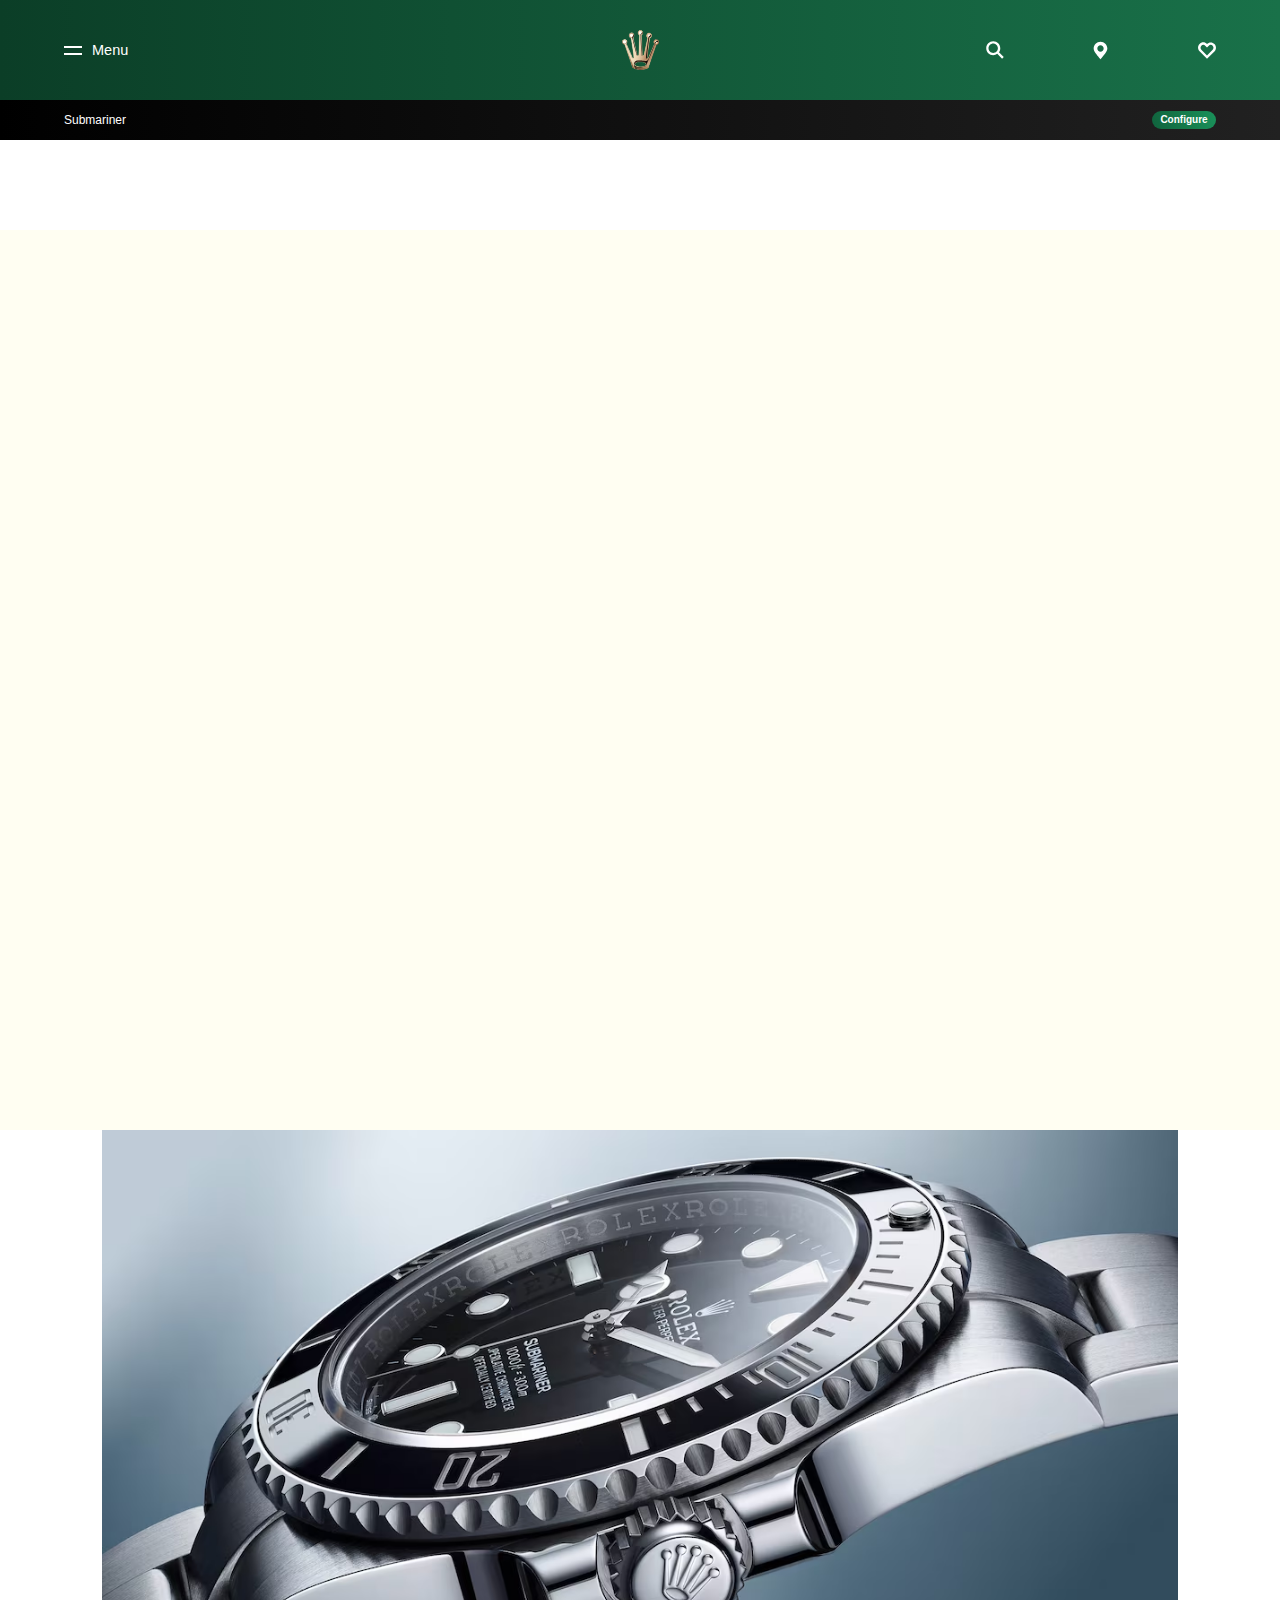
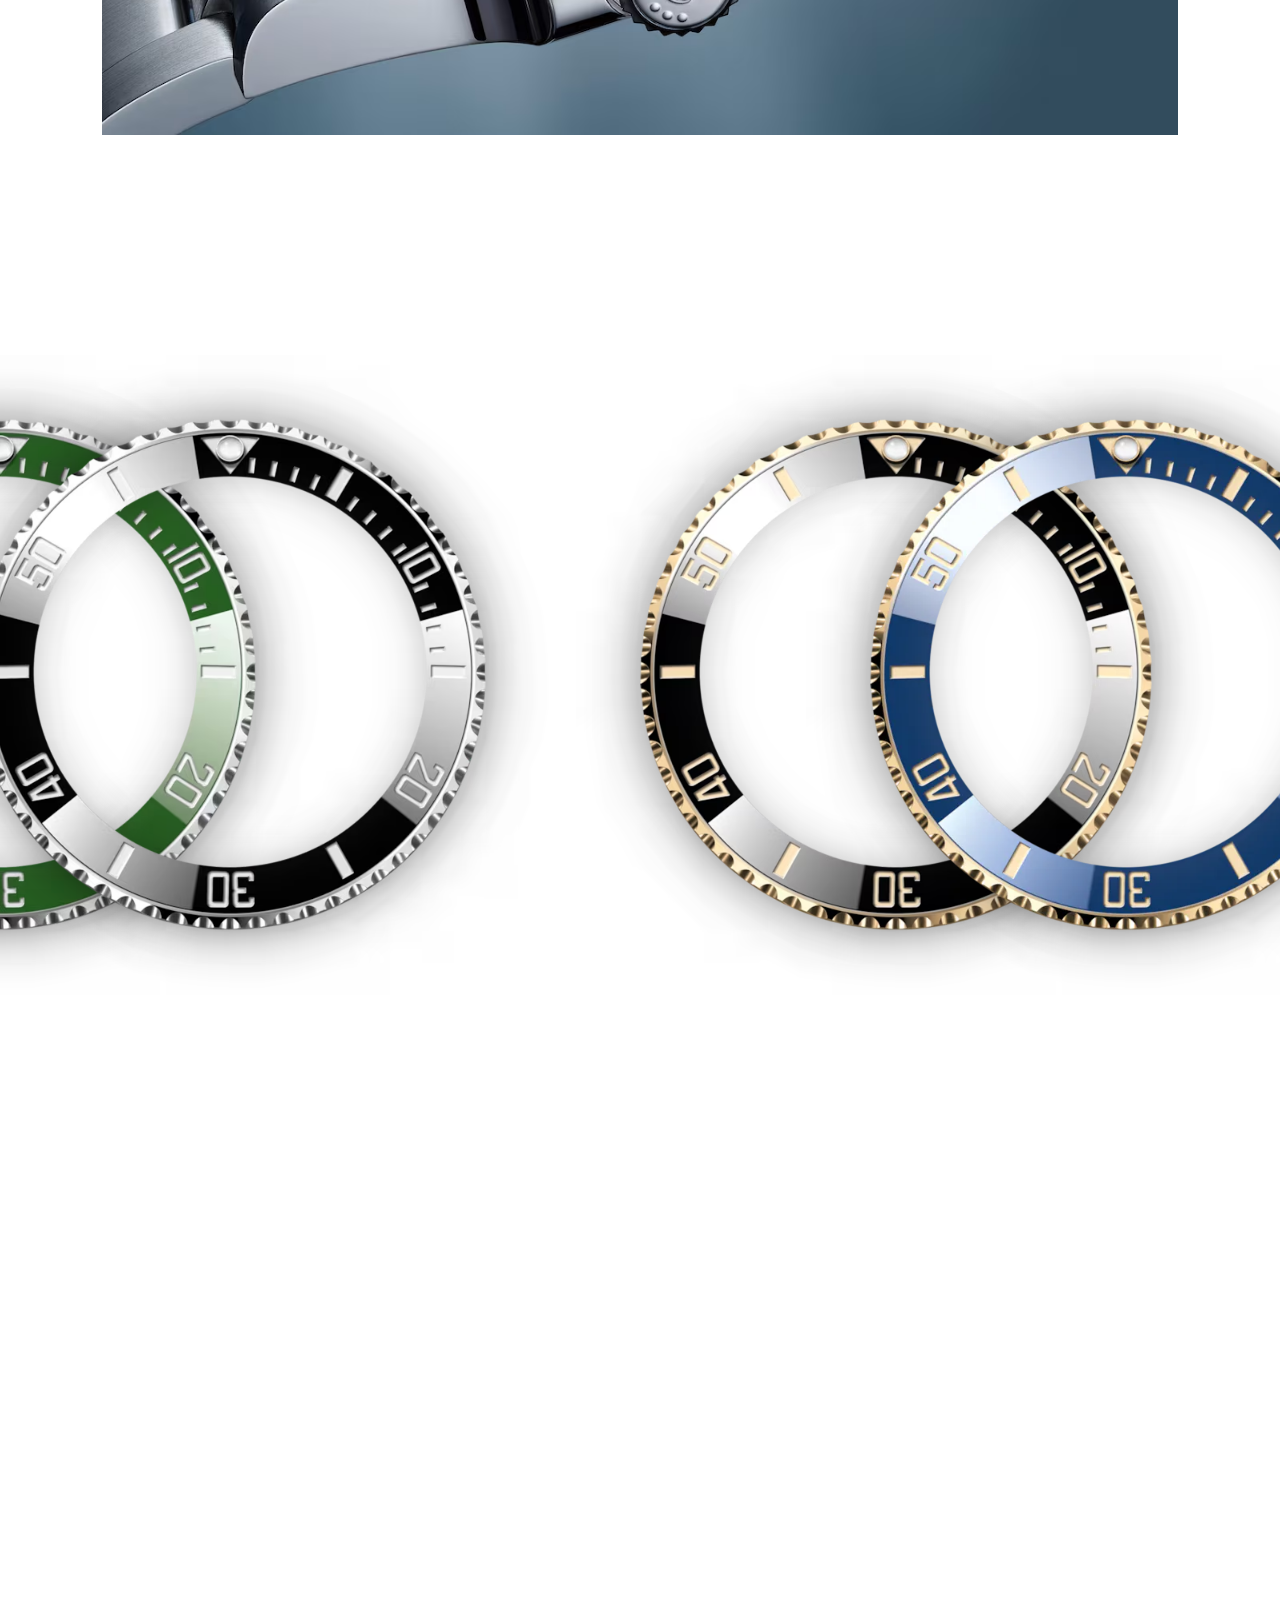
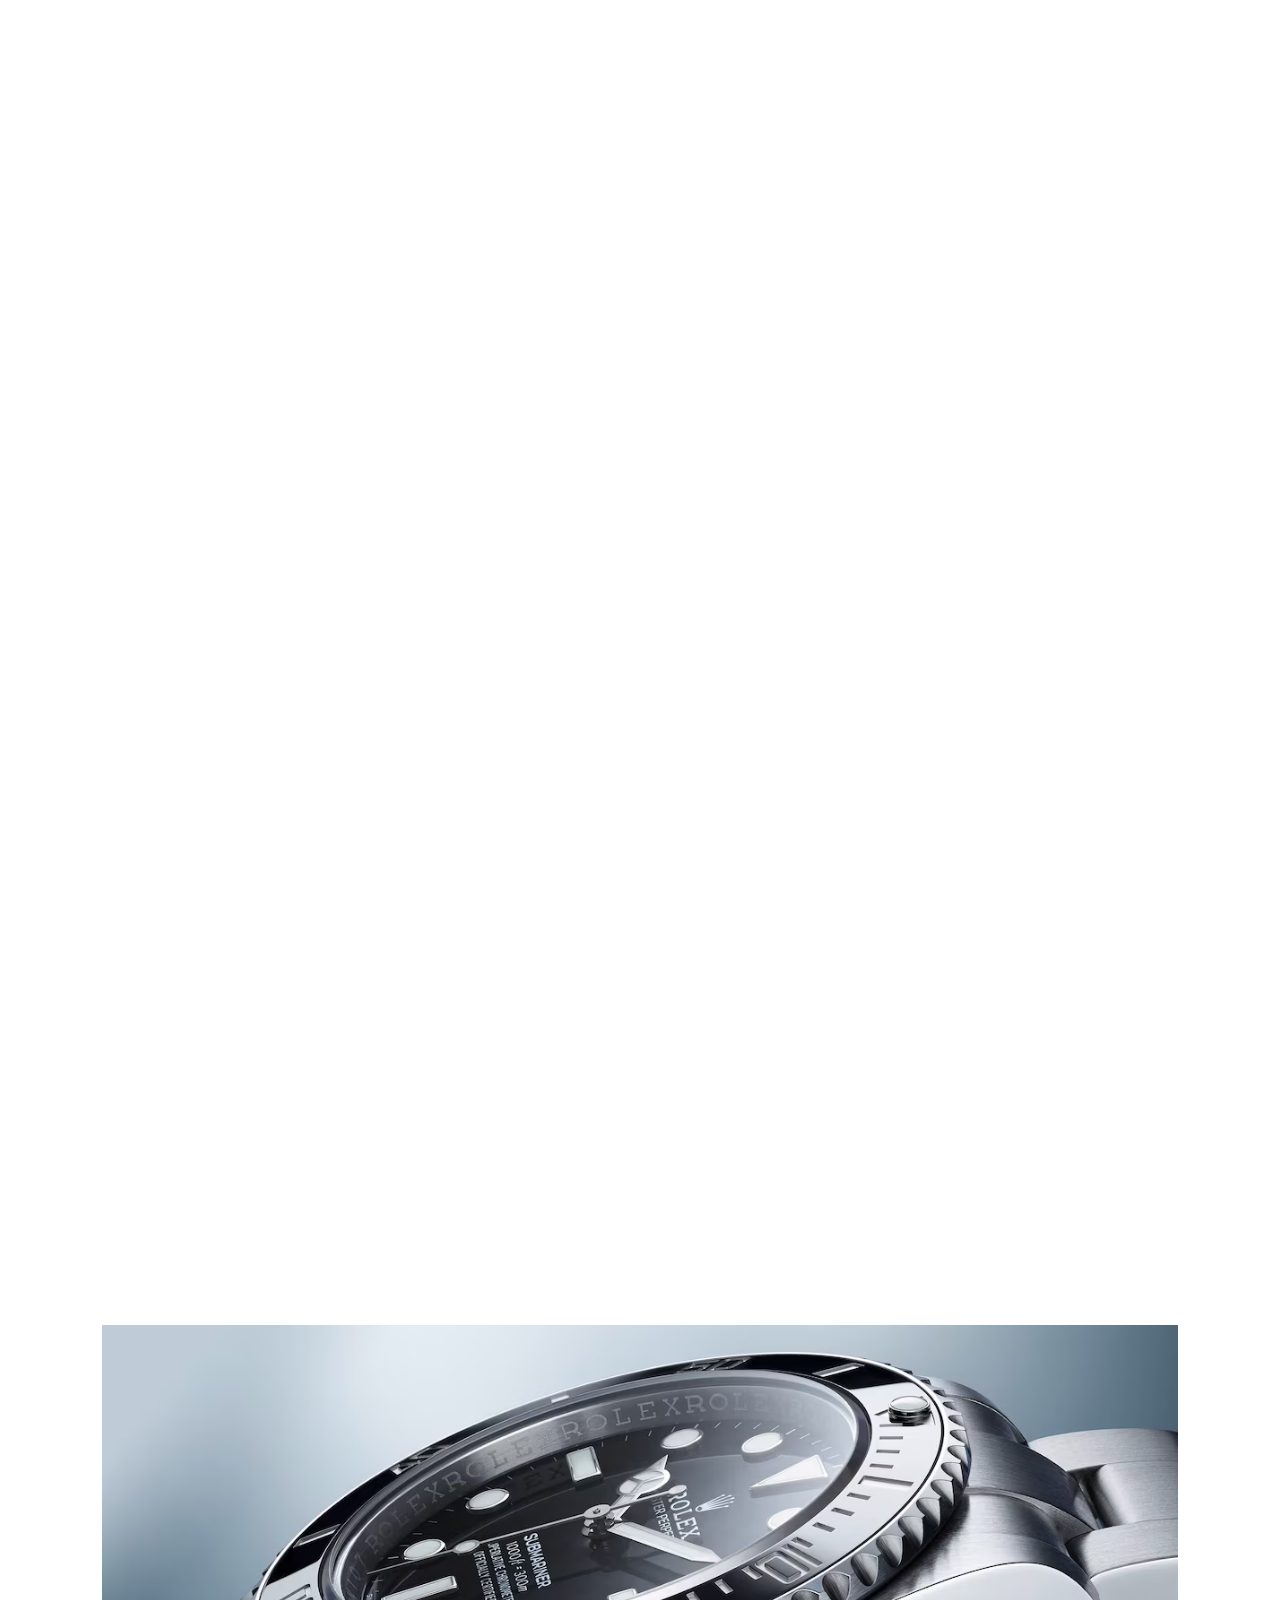
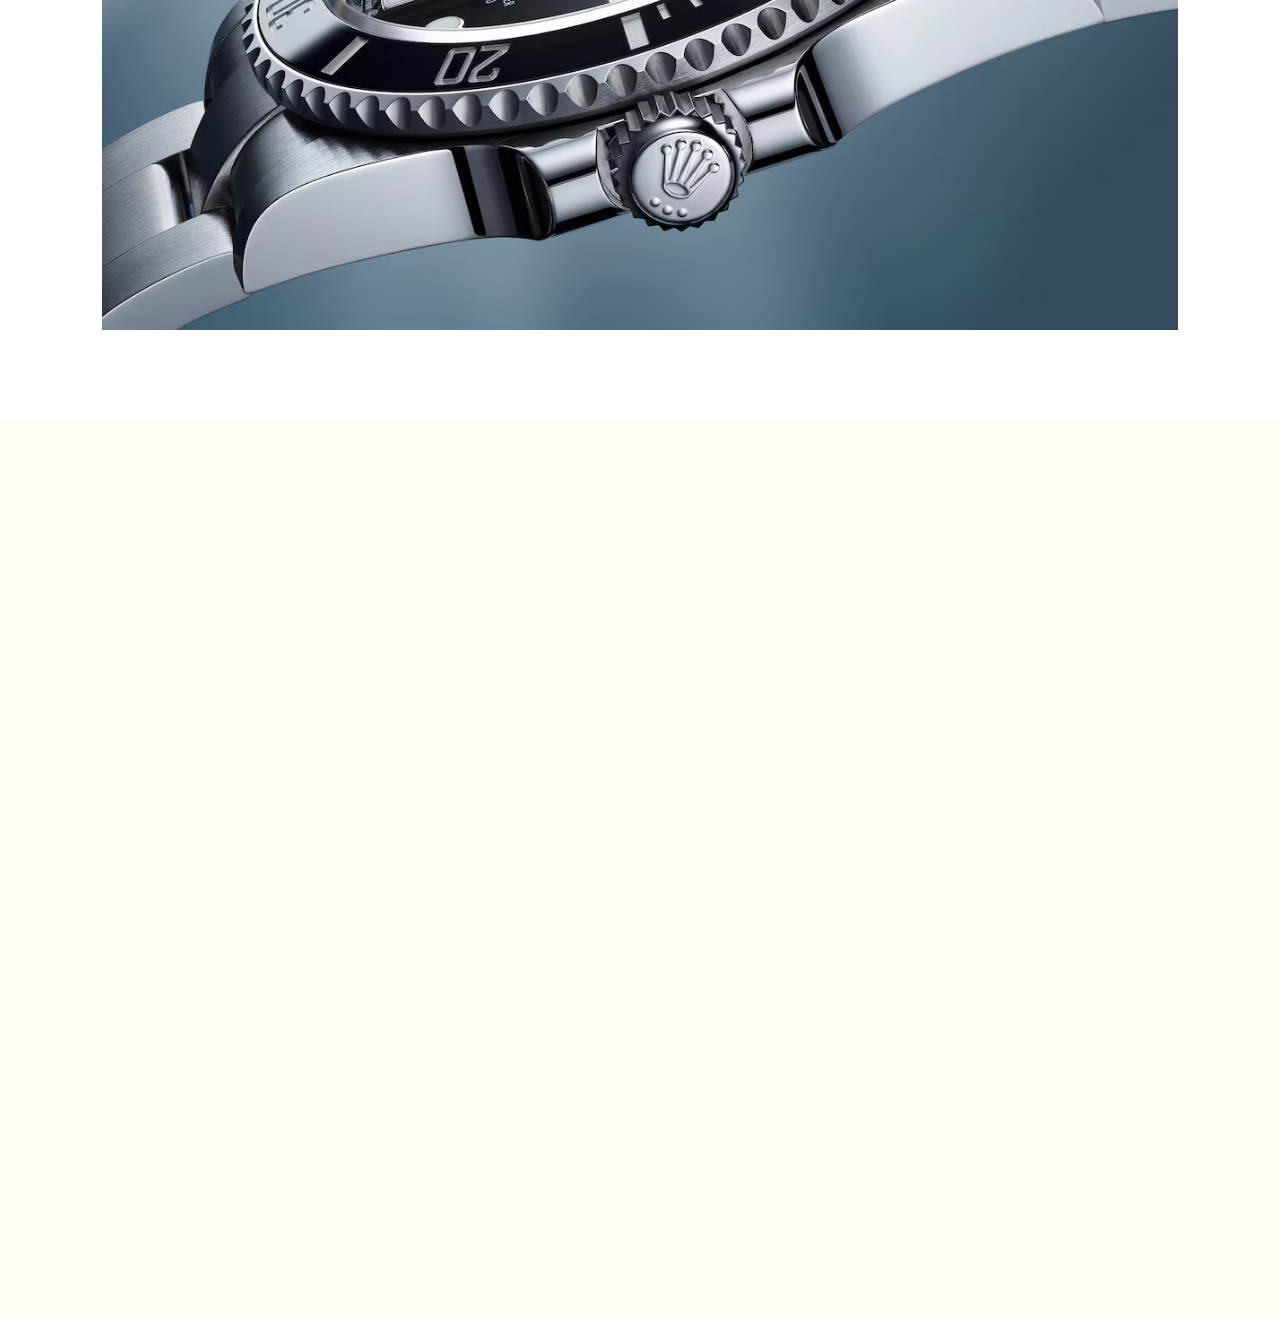
==== rolex/index.html @ 807c0f1d "feature:2/Animation mapped to scrolling & simple index" ====
<!DOCTYPE html>
<html lang=" ">

<head>
	<title>Animation sequence mapped to scrolling</title>
	<meta charset="utf-8" />
	<meta name="viewport" content="width=device-width,initial-scale=1,viewport-fit=cover" />
	<link rel="stylesheet" type="text/css" href="index.css" />
</head>

<body>
	<div class="head">
		<div class="content-hub">
			<div class="menu">
				<div class="lines">
					<div class="line"></div>
					<div class="line"></div>
				</div>
				<span class="text">Menu</span>
			</div>
			<div class="brand">
				<img class="img-brand" src="../images/rolex-brand.svg" alt="brand-img" />
			</div>
			<div class="btns">
				<img class="img-btn" src="../images/rolex-btn1.svg" alt="btn1-img" />
				<img class="img-btn" src="../images/rolex-btn2.svg" alt="btn2-img" />
				<img class="img-btn" src="../images/rolex-btn3.svg" alt="btn3-img" />
			</div>
		</div>
		<div class="configure-info">
			<div class="text">Submariner</div>
			<div class="button">Configure</div>
		</div>
	</div>
	<div style="padding-top: 140px;height: 10vh;width: 100%;"></div>
	<div class="section-blank"></div>
	<div class="section1">
		<picture class="img-product">
			<source media="(max-width:767px)" srcset="../images/rolex-watch.png">
			<source srcset="rolex-watch-PC.avif">
			<img alt="this is a product image" style="display: block;width: 100%;" />
		</picture>
	</div>

	<div class="section2">
		<div class="intro">
			<h1 style="color:#155F3D">Unidirectional</h1>
			<h1 style="color:#212121">rotatable bezel</h1>
			<div class="para">
				<p>The Submariner’s unidirectional
					rotatable bezel has knurled edges
					that offer excellent grip when setting
					the dive time. It rotates notch
					by notch, accompanied by distinctive
					clicks. Thanks to the embedded
					Chromalight capsule on the zero
					marker, the bezel can also be used easily in dark underwater
					environments.</p>
			</div>
		</div>
		<div class="dialBox">
			<div class="dial">
				<div class="shadowBox">
					<img class="shadow" src="bezel-shadow.avif" alt="shadow">
				</div>
				<img class="bezel" src="bezel-green.avif" alt="dial-green">
			</div>
			<div class="dial">
				<div class="shadowBox">
					<img class="shadow" src="bezel-shadow.avif" alt="shadow">
				</div>
				<img class="bezel" src="bezel-grey.avif" alt="dial-grey">
			</div>
			<div class="dial">
				<div class="shadowBox">
					<img class="shadow" src="bezel-shadow.avif" alt="shadow">
				</div>
				<img class="bezel" src="bezel-gold.avif" alt="dial-gold">
			</div>
			<div class="dial">
				<div class="shadowBox">
					<img class="shadow" src="bezel-shadow.avif" alt="shadow">
				</div>
				<img class="bezel" src="bezel-blue.webp" alt="dial-blue">
			</div>
		</div>
	</div>

	<div class="section1">
		<picture class="img-product">
			<source media="(max-width:767px)" srcset="../images/rolex-watch.png">
			<source srcset="rolex-watch-PC.avif">
			<img alt="this is a product image" style="display: block;width: 100%;" />
		</picture>
	</div>
	<div class="section-blank"></div>
</body>

<script src="index.js"></script>

</html>
---- rolex/index.css ----
:root {
    --test-color: lightgoldenrodyellow;
    --grid-gap: 6px;
    --grid-col-num: 6;

    /* unchanged part */
    --outer-margin: 8vw;
}

body {
    --vw100: 100dvw;
    margin: 0;
    height: 100vh;
    overflow-y: auto;
    width: var(--vw100);
}

.head {
    margin: 0;
    display: flex;
    flex-direction: column;
    width: 100%;
    position: fixed;
    z-index: 10;
}

.content-hub {
    height: 100px;
    background: linear-gradient(90deg, #0b3e27 0%, #197149 100%);
    display: flex;
    justify-content: space-between;
    align-items: center;
    padding: 0 5% 0 5%;
}

.content-hub .menu {
    width: 20%;
    display: flex;
    align-items: center;
}

.content-hub .menu .lines {
    height: 9px;
    display: flex;
    flex-direction: column;
    justify-content: space-between;
}

.content-hub .menu .line {
    width: 18px;
    height: 2px;
    background: #FFFFFF;
}

.content-hub .menu .text {
    margin-left: 10px;

    width: 37px;
    height: 20px;
    font-family: 'Helvetica';
    font-style: normal;
    font-weight: 400;
    font-size: 14.5px;
    line-height: 20px;

    display: flex;
    align-items: center;
    color: #FFFFFF;
}

.content-hub .brand {
    width: 100%;
    height: 100%;
    position: absolute;
    display: flex;
    justify-content: center;
    align-items: center;
    left: 0;
}

.image-brand {
    width: 36px;
}

.content-hub .btns {
    width: 20%;
    height: 19px;
    display: flex;
    justify-content: space-between;
    align-items: center;
}

.image-btn {
    width: 17.5px;
}

.configure-info {
    height: 40px;
    background: linear-gradient(270deg, #212121 0%, #000000 100%);
    display: flex;
    justify-content: space-between;
    align-items: center;
    padding: 0 5% 0 5%;
}

.configure-info .text {
    width: 63px;
    height: 20px;

    font-family: 'Helvetica';
    font-style: normal;
    font-weight: 400;
    font-size: 12px;
    line-height: 20px;
    text-align: center;
    color: #FFFFFF;

    display: flex;
    align-items: center;
}

.configure-info .button {
    background: linear-gradient(74.07deg, #10633D 0%, #1A915A 100%);
    width: 64px;
    height: 18px;
    display: flex;
    justify-content: center;
    align-items: center;
    border-radius: 9999px;

    /* text */
    font-family: 'Helvetica';
    font-style: normal;
    font-weight: 700;
    font-size: 10px;
    line-height: 16px;
    text-align: center;
    color: #FFFFFF;
}

.section1 {
    /* background: var(--test-color); */
    width: var(--vw100, 100vw);
    display: grid;
    column-gap: var(--grid-gap);
    grid-template-columns: calc(var(--outer-margin) - var(--grid-gap)) [main-start] repeat(var(--grid-col-num), [col] minmax(0, 1fr)) [col main-end] calc(var(--outer-margin) - var(--grid-gap));
    overflow: hidden;
    position: relative;
    margin-block-end: 10vh;
}

.section1 .img-product {
    grid-column: main;
    object-fit: cover;
    width: 100%;
    overflow: clip;
}

.section2 {
    position: relative;
    /* background: lightgrey; */
    width: var(--vw100, 100vw);
    display: grid;
    column-gap: var(--grid-gap);
    grid-template-columns: [doc-start] calc(var(--outer-margin) - var(--grid-gap)) [main-start] repeat(var(--grid-col-num), [col] minmax(0, 1fr)) [col main-end] calc(var(--outer-margin) - var(--grid-gap)) [doc-end];
    grid-template-rows: [top-row] 85vw auto [bottom-row];
}

.section2 .intro {
    grid-column: main;
    grid-row: 2;
    display: flex;
    flex-direction: column;
    justify-content: center;
    position: sticky;
    z-index: 2;
    top: 0;
    align-self: end;
    opacity: 0;
    transform: translateY(50px);
    transition: all 1000ms ease-out;
}
.section2 .intro.active {
    opacity: 1;
    transform: none;
}

.section2 .intro h1 {
    font-family: 'Helvetica';
    font-style: normal;
    font-weight: 700;
    font-size: 36px;
    line-height: 35px;
    margin-block-start: 0.2em;
    margin-block-end: 0;
}

.section2 .intro .para {
    margin-top: 20px;
}

.section2 .intro p {
    font-family: 'Inter';
    font-style: normal;
    font-weight: 400;
    font-size: 16px;
    line-height: 23px;
    color: #212121;
}

.section2 .dialBox {
    --dirfactor: 1;
    --xfactor: calc(clamp(0, var(--prog), 0.4) / 0.4);
    --scalefactor: calc(clamp(0, var(--prog), 0.35) / 0.35);
    --sxy: calc(2 + -1 * var(--scalefactor)),calc(2 + -1 * var(--scalefactor));
    display: flex;
    align-items: start;
    grid-column: doc-start/doc-end;
    grid-row: 1;
    width: 100%;
    align-self: center;
    padding-block-start: 5vh;
}
.section2 .dialBox .dial{
    position: absolute;
    z-index: 1;
}
.section2 .dialBox .dial:first-of-type{
    display: none;
}
.section2 .dialBox .dial:last-of-type{
    display: none;
}
.section2 .dialBox .dial:nth-child(2){
    display: block;
    inset-inline-start: 35%;
    transform: translate3d(calc((-70vw * var(--dirfactor)) + (70vw * var(--dirfactor)) * var(--xfactor)), 0, 0) scale3d(var(--sxy), 1);
} 
.section2 .dialBox .dial:nth-last-child(2){
    display: block;
    inset-inline-end: 0%;
    transform: translate3d(calc((75vw * var(--dirfactor)) + (-75vw * var(--dirfactor)) * var(--xfactor)), 0, 0) scale3d(var(--sxy), 1);
}
.section2 .dialBox .dial .bezel{
    display: block;
    position: absolute;
    width: 55vw;
    height: auto;
    transform: translate(-50%,-50%);
}
.section2 .dialBox .dial .shadowBox{
    position: absolute;
    z-index: 0;
    transform: translate(-50%,-50%);
    opacity: calc((0.5 + 0.5 * var(--prog)));
}
.section2 .dialBox .dial .shadowBox .shadow{
    display: block;
    position: relative;
    width: 65vw;
    height: 65vw;
    transform: translate3d(calc((10 * (var(--prog) - 1) - 2) * 1%), calc((-10 * (var(--prog) - 1) + 2) * 1%), 0);
}
.section-blank{
    height: 100vh;
    width: 100%;
    background: #FFFEF2;
}

/* PC端 */
@media (min-width: 48rem) {
    :root {
        --test-color: lightskyblue;
        --grid-gap: 8px;
        --grid-col-num: 12;
    }

    .section2 {
        height: 300vh;
    }

    .section2 .intro {
        grid-row: top-row/bottom-row;
        height: 100vh;
        align-self: start;
        grid-column: col 4/span 4;
    }

    .section2 .dialBox {
        --xfactor: calc(clamp(0, var(--prog), 0.75) / 0.75);
        --scalefactor: calc(clamp(0, var(--prog), 0.75) / 0.75);
        --sxy: calc((2 + -1.6 * var(--scalefactor))),calc((2 + -1.6 * var(--scalefactor)));
        position: sticky;
        top: 0;
        grid-row: top-row/bottom-row;
        height: 100vh;
        align-items: center;
        align-self: start;
        padding-block-start: unset;
        overflow: hidden;
    }
    .section2 .dialBox .dial .bezel{
        width: 40vw;
    }
    .section2 .dialBox .dial .shadowBox .shadow{
        width: 50vw;
        height: 50vw;
    }

    .section2 .dialBox .dial:nth-child(1){
        display: block;
        inset-inline-start: 0%;
        transform: translateX(calc((-95vw * var(--dirfactor)) + (95vw * var(--dirfactor)) * var(--xfactor))) scale3d(var(--sxy), 1);
    }

    .section2 .dialBox .dial:nth-child(2){
        display: block;
        inset-inline-start: 18%;
        transform: translateX(calc((-35vw * var(--dirfactor)) + (35vw * var(--dirfactor)) * var(--xfactor))) scale3d(var(--sxy), 1);
    } 

    .section2 .dialBox .dial:nth-last-child(1){
        display: block;
        inset-inline-end: 12%;
        transform: translateX(calc((145vw * var(--dirfactor)) + (-145vw * var(--dirfactor)) * var(--xfactor))) scale3d(var(--sxy), 1);
    }

    .section2 .dialBox .dial:nth-last-child(2){
        display: block;
        inset-inline-end: 30%;
        transform: translateX(calc((80vw * var(--dirfactor)) + (-80vw * var(--dirfactor)) * var(--xfactor))) scale3d(var(--sxy), 1);
    }
}
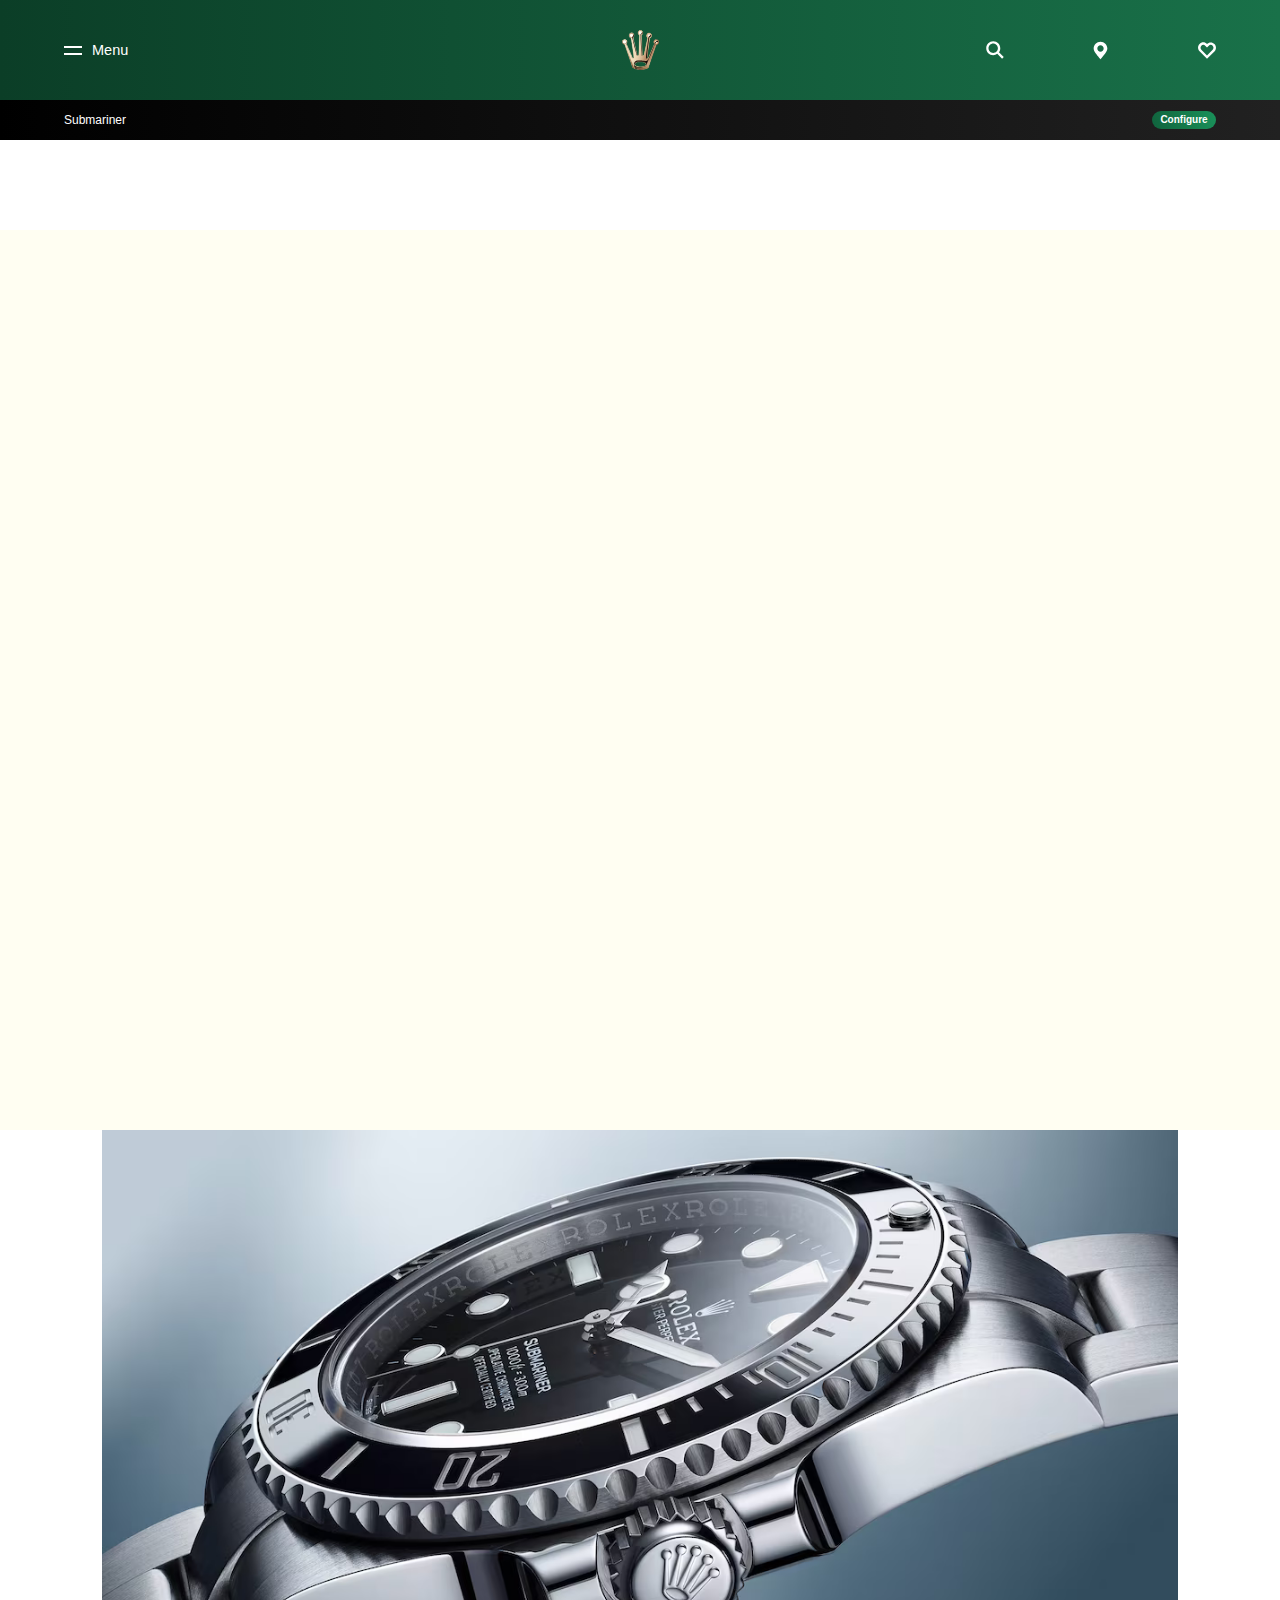
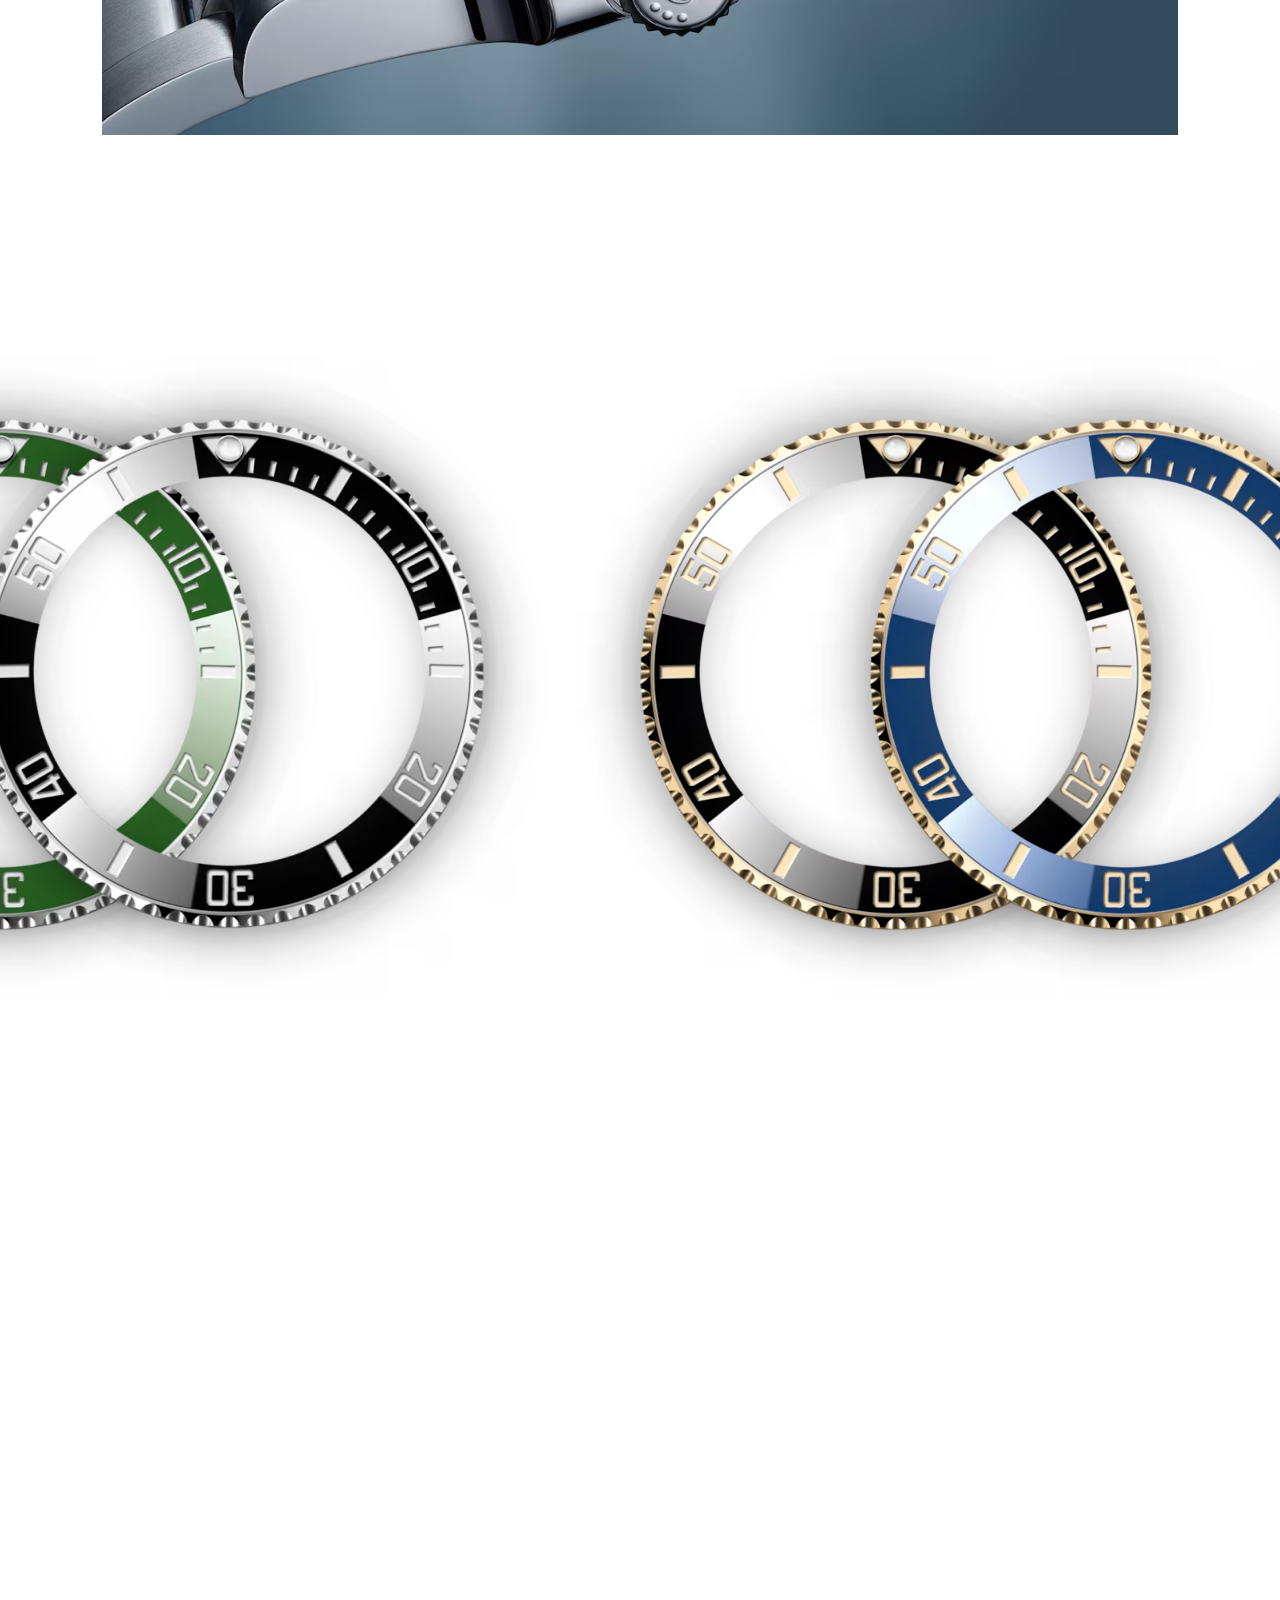
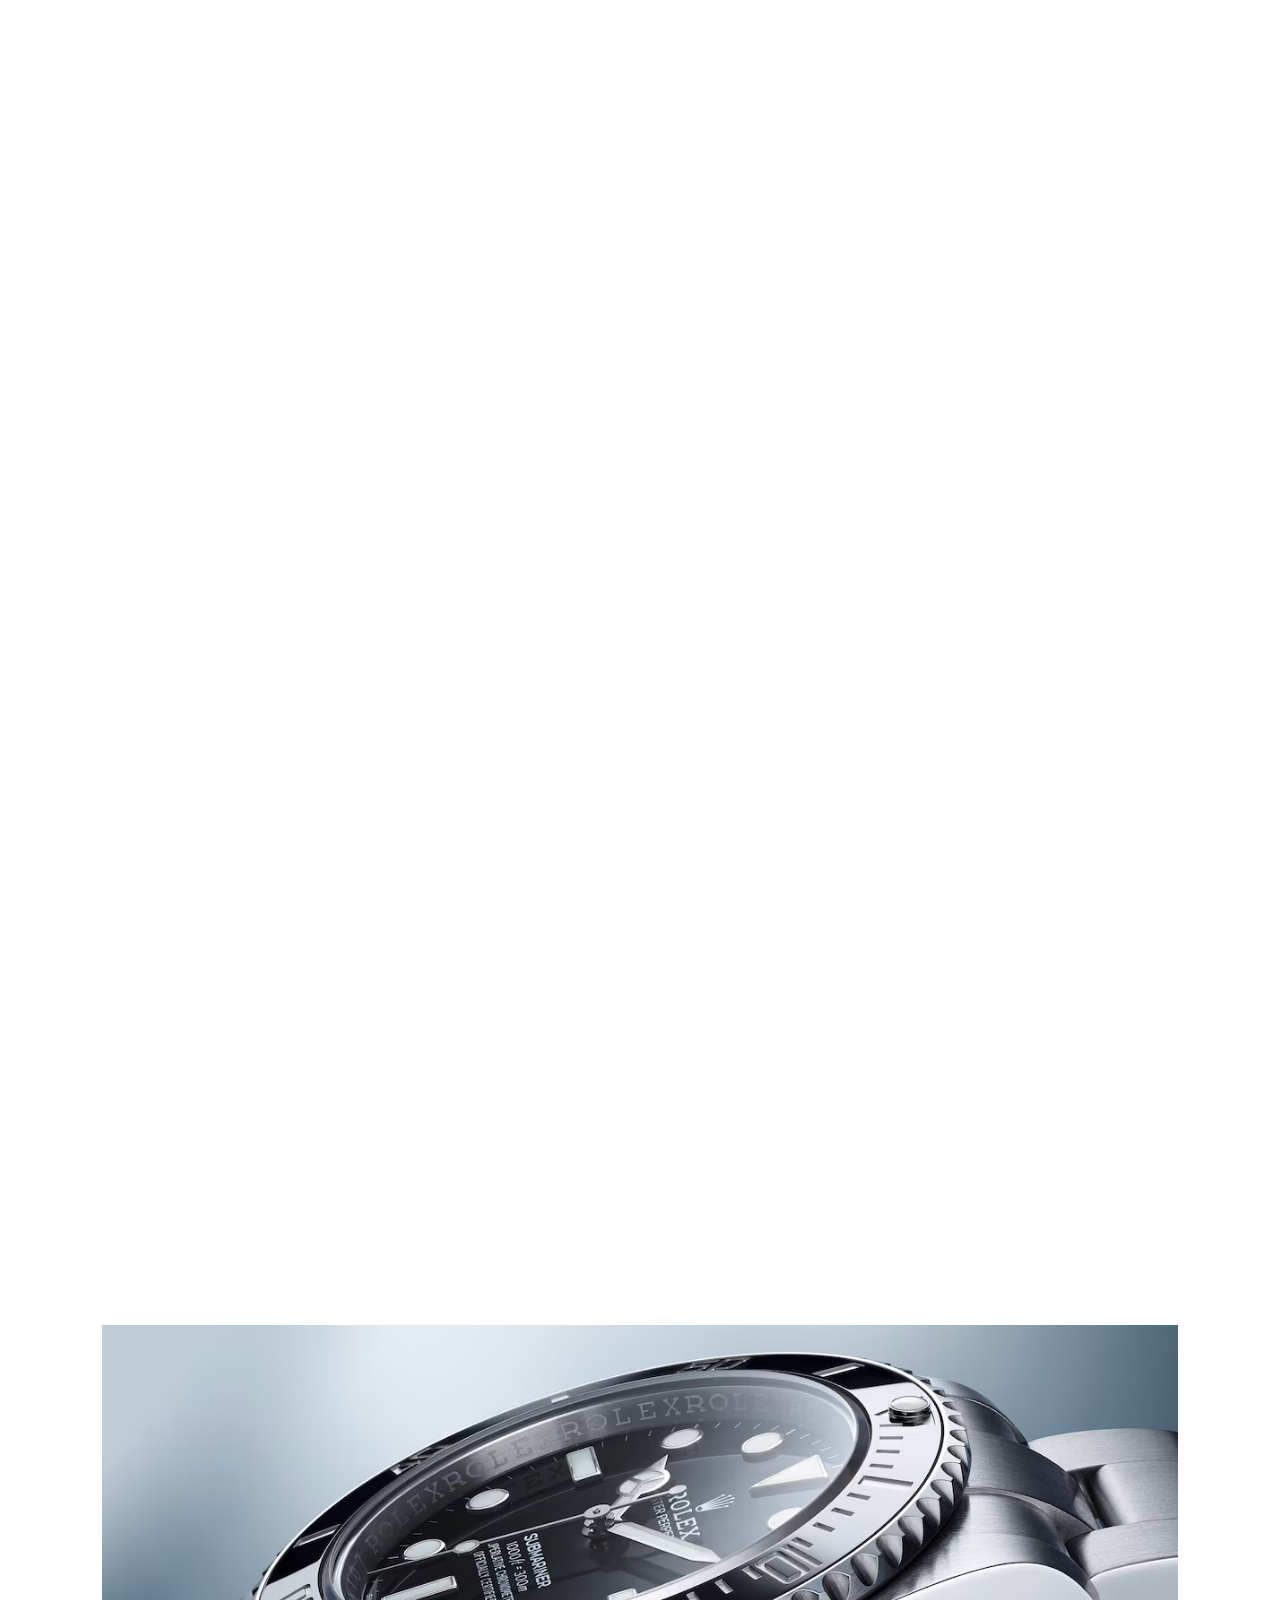
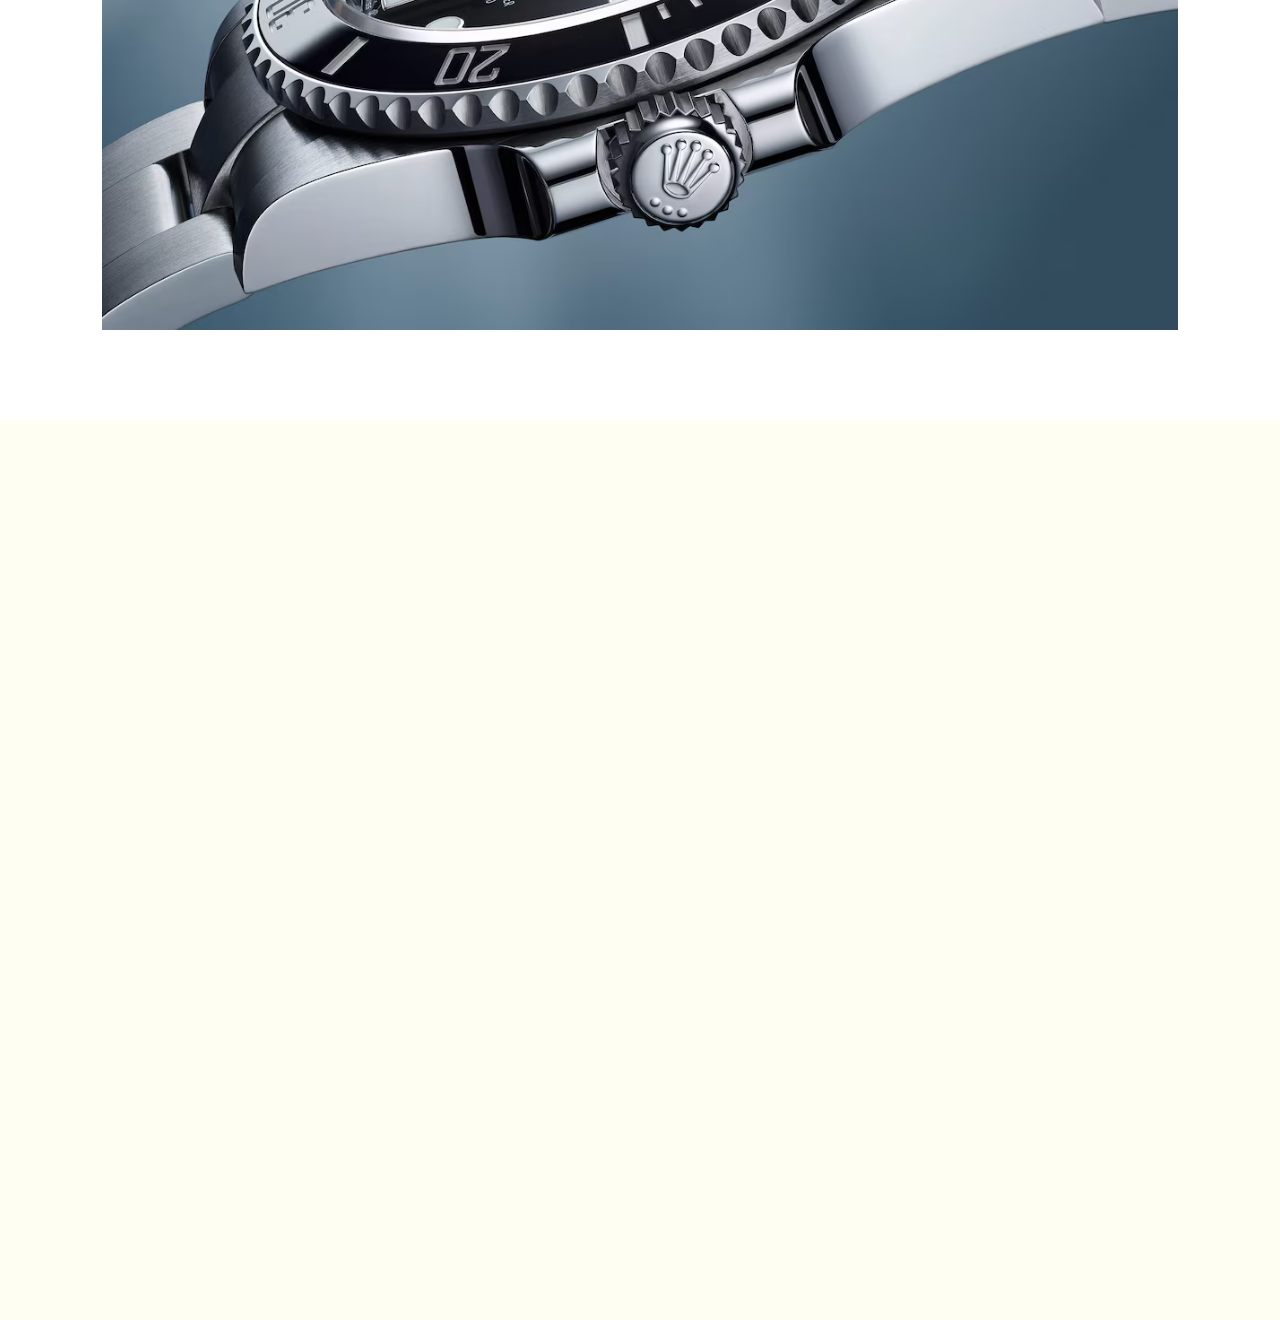
==== commit 05995ffc: "fix: replace avif pic for safari" ====
--- a/rolex/index.html
+++ b/rolex/index.html
@@ -1,101 +1,110 @@
 <!DOCTYPE html>
 <html lang=" ">
+  <head>
+    <title>Animation sequence mapped to scrolling</title>
+    <meta charset="utf-8" />
+    <meta
+      name="viewport"
+      content="width=device-width,initial-scale=1,viewport-fit=cover"
+    />
+    <link rel="stylesheet" type="text/css" href="index.css" />
+  </head>
 
-<head>
-	<title>Animation sequence mapped to scrolling</title>
-	<meta charset="utf-8" />
-	<meta name="viewport" content="width=device-width,initial-scale=1,viewport-fit=cover" />
-	<link rel="stylesheet" type="text/css" href="index.css" />
-</head>
+  <body>
+    <div class="head">
+      <div class="content-hub">
+        <div class="menu">
+          <div class="lines">
+            <div class="line"></div>
+            <div class="line"></div>
+          </div>
+          <span class="text">Menu</span>
+        </div>
+        <div class="brand">
+          <img
+            class="img-brand"
+            src="../images/rolex-brand.svg"
+            alt="brand-img"
+          />
+        </div>
+        <div class="btns">
+          <img class="img-btn" src="../images/rolex-btn1.svg" alt="btn1-img" />
+          <img class="img-btn" src="../images/rolex-btn2.svg" alt="btn2-img" />
+          <img class="img-btn" src="../images/rolex-btn3.svg" alt="btn3-img" />
+        </div>
+      </div>
+      <div class="configure-info">
+        <div class="text">Submariner</div>
+        <div class="button">Configure</div>
+      </div>
+    </div>
+    <div style="padding-top: 140px; height: 10vh; width: 100%"></div>
+    <div class="section-blank"></div>
+    <div class="section1">
+      <picture class="img-product">
+        <source media="(max-width:767px)" srcset="../images/rolex-watch.png" />
+        <source srcset="rolex-watch-PC.png" />
+        <img
+          alt="this is a product image"
+          style="display: block; width: 100%"
+        />
+      </picture>
+    </div>
 
-<body>
-	<div class="head">
-		<div class="content-hub">
-			<div class="menu">
-				<div class="lines">
-					<div class="line"></div>
-					<div class="line"></div>
-				</div>
-				<span class="text">Menu</span>
-			</div>
-			<div class="brand">
-				<img class="img-brand" src="../images/rolex-brand.svg" alt="brand-img" />
-			</div>
-			<div class="btns">
-				<img class="img-btn" src="../images/rolex-btn1.svg" alt="btn1-img" />
-				<img class="img-btn" src="../images/rolex-btn2.svg" alt="btn2-img" />
-				<img class="img-btn" src="../images/rolex-btn3.svg" alt="btn3-img" />
-			</div>
-		</div>
-		<div class="configure-info">
-			<div class="text">Submariner</div>
-			<div class="button">Configure</div>
-		</div>
-	</div>
-	<div style="padding-top: 140px;height: 10vh;width: 100%;"></div>
-	<div class="section-blank"></div>
-	<div class="section1">
-		<picture class="img-product">
-			<source media="(max-width:767px)" srcset="../images/rolex-watch.png">
-			<source srcset="rolex-watch-PC.avif">
-			<img alt="this is a product image" style="display: block;width: 100%;" />
-		</picture>
-	</div>
+    <div class="section2">
+      <div class="intro">
+        <h1 style="color: #155f3d">Unidirectional</h1>
+        <h1 style="color: #212121">rotatable bezel</h1>
+        <div class="para">
+          <p>
+            The Submariner’s unidirectional rotatable bezel has knurled edges
+            that offer excellent grip when setting the dive time. It rotates
+            notch by notch, accompanied by distinctive clicks. Thanks to the
+            embedded Chromalight capsule on the zero marker, the bezel can also
+            be used easily in dark underwater environments.
+          </p>
+        </div>
+      </div>
+      <div class="dialBox">
+        <div class="dial">
+          <div class="shadowBox">
+            <img class="shadow" src="bezel-shadow.png" alt="shadow" />
+          </div>
+          <img class="bezel" src="bezel-green.png" alt="dial-green" />
+        </div>
+        <div class="dial">
+          <div class="shadowBox">
+            <img class="shadow" src="bezel-shadow.png" alt="shadow" />
+          </div>
+          <img class="bezel" src="bezel-grey.png" alt="dial-grey" />
+        </div>
+        <div class="dial">
+          <div class="shadowBox">
+            <img class="shadow" src="bezel-shadow.png" alt="shadow" />
+          </div>
+          <img class="bezel" src="bezel-gold.png" alt="dial-gold" />
+        </div>
+        <div class="dial">
+          <div class="shadowBox">
+            <img class="shadow" src="bezel-shadow.png" alt="shadow" />
+          </div>
+          <img class="bezel" src="bezel-blue.webp" alt="dial-blue" />
+        </div>
+      </div>
+    </div>
 
-	<div class="section2">
-		<div class="intro">
-			<h1 style="color:#155F3D">Unidirectional</h1>
-			<h1 style="color:#212121">rotatable bezel</h1>
-			<div class="para">
-				<p>The Submariner’s unidirectional
-					rotatable bezel has knurled edges
-					that offer excellent grip when setting
-					the dive time. It rotates notch
-					by notch, accompanied by distinctive
-					clicks. Thanks to the embedded
-					Chromalight capsule on the zero
-					marker, the bezel can also be used easily in dark underwater
-					environments.</p>
-			</div>
-		</div>
-		<div class="dialBox">
-			<div class="dial">
-				<div class="shadowBox">
-					<img class="shadow" src="bezel-shadow.avif" alt="shadow">
-				</div>
-				<img class="bezel" src="bezel-green.avif" alt="dial-green">
-			</div>
-			<div class="dial">
-				<div class="shadowBox">
-					<img class="shadow" src="bezel-shadow.avif" alt="shadow">
-				</div>
-				<img class="bezel" src="bezel-grey.avif" alt="dial-grey">
-			</div>
-			<div class="dial">
-				<div class="shadowBox">
-					<img class="shadow" src="bezel-shadow.avif" alt="shadow">
-				</div>
-				<img class="bezel" src="bezel-gold.avif" alt="dial-gold">
-			</div>
-			<div class="dial">
-				<div class="shadowBox">
-					<img class="shadow" src="bezel-shadow.avif" alt="shadow">
-				</div>
-				<img class="bezel" src="bezel-blue.webp" alt="dial-blue">
-			</div>
-		</div>
-	</div>
+    <div class="section1">
+      <picture class="img-product">
+        <source media="(max-width:767px)" srcset="../images/rolex-watch.png" />
+        <source srcset="rolex-watch-PC.png" />
+        <img
+          alt="this is a product image"
+          style="display: block; width: 100%"
+        />
+      </picture>
+    </div>
+    <div class="section-blank"></div>
+  </body>
 
-	<div class="section1">
-		<picture class="img-product">
-			<source media="(max-width:767px)" srcset="../images/rolex-watch.png">
-			<source srcset="rolex-watch-PC.avif">
-			<img alt="this is a product image" style="display: block;width: 100%;" />
-		</picture>
-	</div>
-	<div class="section-blank"></div>
-</body>
-
-<script src="index.js"></script>
-
-</html>+  <script src="index.js"></script>
+</html>
